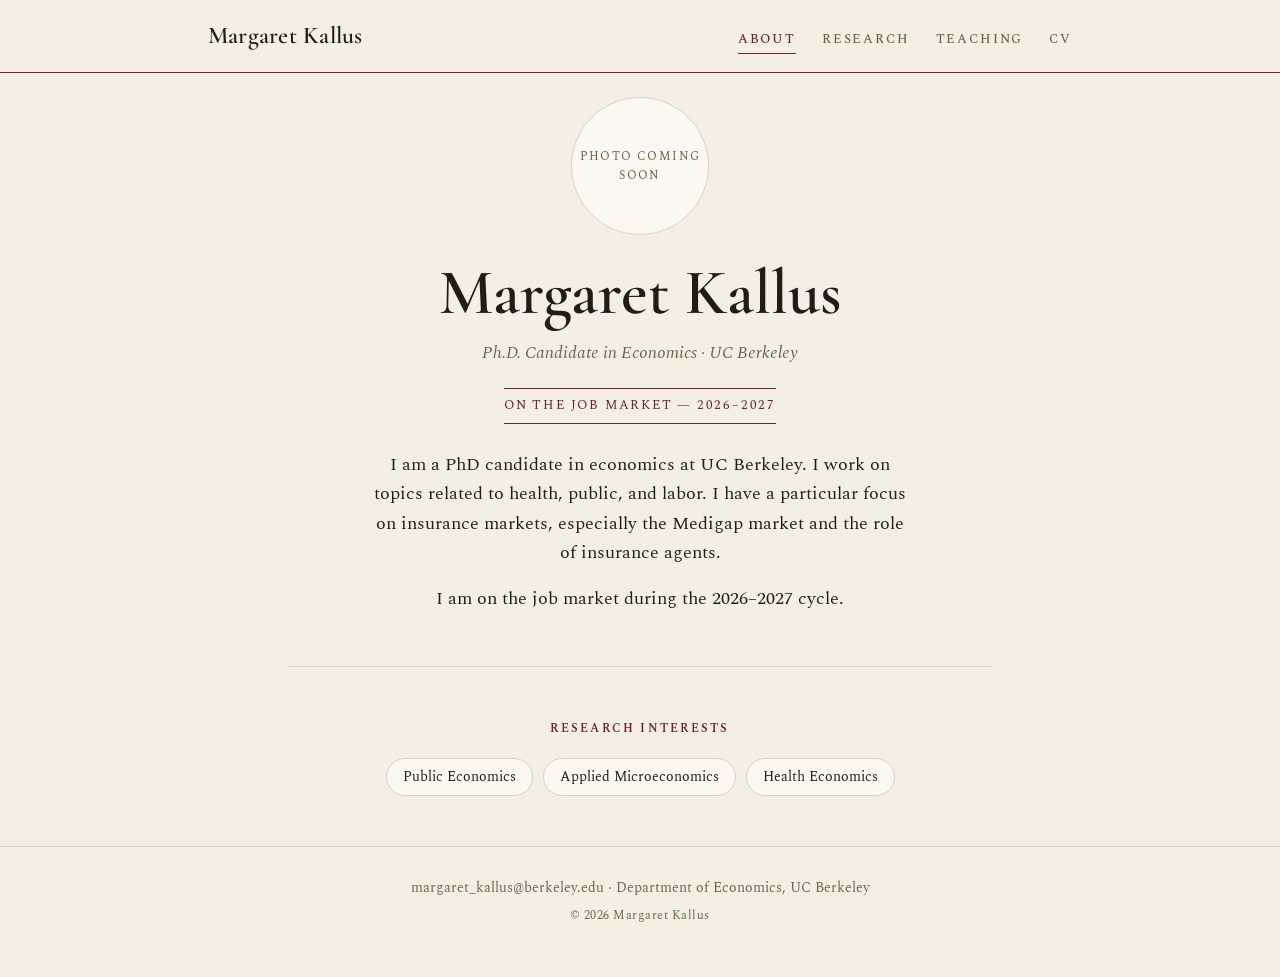
==== index.html @ eb541a2c "Update index.html" ====
<!DOCTYPE html>
<html lang="en">
<head>
<meta charset="UTF-8">
<meta name="viewport" content="width=device-width, initial-scale=1.0">
<title>Margaret Kallus — Economics</title>
<meta name="description" content="Margaret Kallus. On the academic job market, 2026–2027.">
<link rel="preconnect" href="https://fonts.googleapis.com">
<link rel="preconnect" href="https://fonts.gstatic.com" crossorigin>
<link href="https://fonts.googleapis.com/css2?family=Cormorant+Garamond:wght@400;500;600;700&family=Spectral:ital,wght@0,300;0,400;0,500;0,600;1,400&display=swap" rel="stylesheet">
<link rel="stylesheet" href="style.css">
</head>
<body>
  <header class="topbar">
    <div class="bar-inner">
      <a class="wordmark" href="index.html">Margaret Kallus</a>
      <nav class="nav">
        <a href="index.html" class="active">About</a>
        <a href="research.html">Research</a>
        <a href="teaching.html">Teaching</a>
        <a href="cv.html">CV</a>
      </nav>
    </div>
  </header>

  <main class="wrap">
    <section class="hero reveal">
      <div class="photo">Photo coming soon</div>
      <h1 class="name">Margaret Kallus</h1>
      <p class="role">Ph.D. Candidate in Economics &middot; UC Berkeley</p>
      <span class="status">On the job market &mdash; 2026&ndash;2027</span>

      <p class="lede">I am a PhD candidate in economics at UC Berkeley. I work on topics related to health, public, and labor. I have a particular focus on insurance markets, especially the Medigap market and the role of insurance agents.</p>
      <p class="lede">I am on the job market during the 2026&ndash;2027 cycle.</p>
    </section>

    <hr class="divider">

    <section class="reveal" style="animation-delay:.08s">
      <p class="section-label">Research Interests</p>
      <div class="tags">
        <span class="tag">Public Economics</span>
        <span class="tag">Applied Microeconomics</span>
        <span class="tag">Health Economics</span>
      </div>
    </section>
  </main>

  <footer class="site-footer">
    <p>margaret_kallus@berkeley.edu &middot; Department of Economics, UC Berkeley</p>
    <p class="copy">© 2026 Margaret Kallus</p>
  </footer>
</body>
</html>
---- style.css ----
/* =========================================================
   Classic academic site — shared styles
   Type: Cormorant Garamond (display) + Spectral (body)
   ========================================================= */
:root {
  --bg: #f4efe4; --surface: #fbf8f1; --ink: #211c16; --muted: #6b6253;
  --accent: #6d2230; --line: #d8cfbe;
  --font-display: 'Cormorant Garamond', serif;
  --font-body: 'Spectral', serif;
  --maxw: 760px;
}

*, *::before, *::after { box-sizing: border-box; margin: 0; padding: 0; }

html { scroll-behavior: smooth; }
body {
  background: var(--bg); color: var(--ink);
  font-family: var(--font-body); font-weight: 400; line-height: 1.68;
  -webkit-font-smoothing: antialiased; text-rendering: optimizeLegibility;
}
a { color: inherit; }

/* ---------- TOP NAV ---------- */
.topbar {
  position: sticky; top: 0; z-index: 50;
  background: rgba(244,239,228,.9); backdrop-filter: blur(8px);
  border-bottom: 1px solid var(--accent);
}
.bar-inner {
  max-width: 920px; margin: 0 auto; padding: 16px 28px;
  display: flex; align-items: baseline; justify-content: space-between; gap: 20px;
  flex-wrap: wrap;
}
.wordmark {
  font-family: var(--font-display); font-size: 1.5rem; font-weight: 600;
  letter-spacing: .01em; text-decoration: none; color: var(--ink);
}
.nav { display: flex; gap: 26px; }
.nav a {
  text-decoration: none; color: var(--muted);
  font-size: .82rem; letter-spacing: .14em; text-transform: uppercase; font-weight: 500;
  padding-bottom: 3px; border-bottom: 1px solid transparent; transition: color .2s, border-color .2s;
}
.nav a:hover { color: var(--ink); }
.nav a.active { color: var(--accent); border-bottom-color: var(--accent); }

/* ---------- LAYOUT ---------- */
.wrap { max-width: var(--maxw); margin: 0 auto; padding: 0 28px; }
main { padding: 64px 0 30px; }

.page-header { text-align: center; margin-bottom: 12px; }
.page-header h1 {
  font-family: var(--font-display); font-weight: 600; font-size: 2.6rem; line-height: 1.1;
}
.page-header .sub { color: var(--muted); font-style: italic; margin-top: 6px; }
.rule { width: 64px; height: 1px; background: var(--accent); margin: 24px auto 40px; }

/* ---------- HERO (home) ---------- */
.hero { text-align: center; padding-top: 24px; }
.photo {
  width: 138px; height: 138px; border-radius: 50%; margin: 0 auto 26px;
  background: var(--surface); border: 1px solid var(--line);
  display: grid; place-items: center; color: var(--muted);
  font-size: .72rem; letter-spacing: .12em; text-transform: uppercase;
}
.name { font-family: var(--font-display); font-weight: 600; font-size: clamp(2.8rem, 7vw, 4rem); line-height: 1; }
.role { color: var(--muted); font-style: italic; margin-top: 14px; font-size: 1.08rem; }
.status {
  display: inline-block; margin-top: 20px; padding: 6px 0;
  border-top: 1px solid var(--accent); border-bottom: 1px solid var(--accent);
  color: var(--accent); text-transform: uppercase; letter-spacing: .14em; font-size: .8rem;
}
.lede { margin: 26px auto 0; max-width: 60ch; font-size: 1.1rem; }
.lede + .lede { margin-top: 16px; }

/* interests */
.section-label {
  text-align: center; font-size: .78rem; letter-spacing: .18em; text-transform: uppercase;
  color: var(--accent); font-weight: 600; margin-bottom: 18px;
}
.tags { display: flex; flex-wrap: wrap; gap: 10px; justify-content: center; }
.tag {
  font-size: .9rem; padding: 6px 16px; border: 1px solid var(--line);
  background: var(--surface); border-radius: 999px;
}
.divider { border: none; border-top: 1px solid var(--line); margin: 52px 0; }

.cta-line { text-align: center; color: var(--muted); margin-top: 8px; }
.cta-line a { color: var(--accent); text-decoration: none; border-bottom: 1px solid var(--accent); padding-bottom: 2px; }

/* ---------- RESEARCH ---------- */
.group-title {
  font-family: var(--font-display); font-weight: 600; font-size: 1.7rem;
  text-align: center; margin: 40px 0 6px;
}
.paper { padding: 26px 0; border-bottom: 1px solid var(--line); }
.paper:last-child { border-bottom: none; }
.ptitle { font-family: var(--font-display); font-size: 1.5rem; font-weight: 600; line-height: 1.22; }
.pmeta { color: var(--muted); font-size: .95rem; margin-top: 6px; font-style: italic; }
.pabs { margin-top: 12px; max-width: 64ch; }
.badge {
  display: inline-block; font-size: .68rem; letter-spacing: .12em; text-transform: uppercase;
  font-weight: 600; color: #fff; background: var(--accent); padding: 4px 11px; margin-bottom: 12px;
}
.plinks { margin-top: 14px; display: flex; gap: 20px; flex-wrap: wrap; font-size: .92rem; }
.plinks a { text-decoration: none; border-bottom: 1px solid var(--accent); padding-bottom: 2px; }
.plinks a:hover { color: var(--accent); }

/* ---------- TEACHING ---------- */
.trow {
  display: grid; grid-template-columns: 1fr auto; gap: 24px; align-items: baseline;
  padding: 18px 0; border-bottom: 1px solid var(--line);
}
.trow:last-child { border-bottom: none; }
.tc { font-family: var(--font-display); font-size: 1.3rem; font-weight: 600; }
.tt { color: var(--muted); font-size: .95rem; margin-top: 2px; }
.tterm { color: var(--muted); font-size: .85rem; letter-spacing: .06em; white-space: nowrap; }
.note { color: var(--muted); font-style: italic; margin-top: 30px; text-align: center; }

/* ---------- CV / CONTACT ---------- */
.cv-section { margin-bottom: 38px; }
.cv-section h2 {
  font-family: var(--font-display); font-size: 1.5rem; font-weight: 600;
  padding-bottom: 8px; border-bottom: 1px solid var(--line); margin-bottom: 16px;
}
.cv-row { display: grid; grid-template-columns: 160px 1fr; gap: 18px; padding: 8px 0; }
.cv-row .yr { color: var(--muted); font-style: italic; }
.cv-row .it strong { font-weight: 600; }
.cv-row .it .where { color: var(--muted); }
.btn-wrap { text-align: center; margin: 6px 0 44px; }
.cv-btn {
  display: inline-flex; align-items: center; gap: 10px; text-decoration: none;
  font-size: .92rem; letter-spacing: .04em; font-weight: 500;
  background: var(--ink); color: var(--bg); padding: 14px 30px; border-radius: 2px;
  transition: transform .15s ease, opacity .2s ease;
}
.cv-btn:hover { transform: translateY(-2px); opacity: .92; }
.links { display: flex; flex-wrap: wrap; gap: 24px; justify-content: center; font-size: .95rem; margin-top: 6px; }
.links a { text-decoration: none; border-bottom: 1px solid var(--line); padding-bottom: 3px; }
.links a:hover { border-color: var(--accent); color: var(--accent); }
.contact-block { text-align: center; color: var(--muted); line-height: 2; }
.contact-block strong { color: var(--ink); font-weight: 600; }

/* ---------- FOOTER ---------- */
.site-footer {
  border-top: 1px solid var(--line); margin-top: 50px; padding: 30px 0 50px;
  text-align: center; color: var(--muted); font-size: .85rem;
}
.site-footer .copy { margin-top: 6px; font-size: .78rem; letter-spacing: .04em; }

/* ---------- LOAD ANIMATION ---------- */
.reveal { opacity: 0; transform: translateY(14px); animation: rise .7s cubic-bezier(.2,.7,.2,1) forwards; }
@keyframes rise { to { opacity: 1; transform: none; } }

@media (max-width: 560px) {
  .bar-inner { flex-direction: column; align-items: center; gap: 12px; }
  .nav { gap: 18px; }
  .trow { grid-template-columns: 1fr; gap: 4px; }
  .cv-row { grid-template-columns: 1fr; gap: 2px; }
  .cv-row .yr { font-size: .9rem; }
}

/* ---------- TEACHING: course descriptions ---------- */
.tdesc { margin-top: 7px; font-size: .95rem; max-width: 62ch; }

/* ---------- TEACHING EVALUATION STATS ---------- */
.stats { display: grid; grid-template-columns: repeat(3, 1fr); gap: 22px; margin-top: 10px; }
.stat { padding: 26px 14px; border: 1px solid var(--line); background: var(--surface); text-align: center; }
.stat .num { font-family: var(--font-display); font-size: 2.9rem; font-weight: 600; line-height: 1; color: var(--accent); }
.stat .lbl { margin-top: 12px; font-size: .74rem; letter-spacing: .12em; text-transform: uppercase; color: var(--muted); }
.eval-note { text-align: center; color: var(--muted); font-style: italic; font-size: .9rem; margin-top: 18px; }
.quotes { display: grid; gap: 26px; margin-top: 36px; }
.quote { font-style: italic; font-size: 1.12rem; text-align: center; max-width: 60ch; margin: 0 auto; }
.quote::before { content: "\201C"; }
.quote::after { content: "\201D"; }
.quote cite { display: block; font-style: normal; font-size: .74rem; letter-spacing: .1em; text-transform: uppercase; color: var(--muted); margin-top: 12px; }
@media (max-width: 560px) {
  .stats { grid-template-columns: 1fr; }
}

/* eval stat sublabels, comparison table, quote groups */
.stat .sub { margin-top: 5px; font-size: .68rem; color: var(--muted); letter-spacing: .03em; }
.evaltable { width: 100%; max-width: 560px; margin: 26px auto 0; border-collapse: collapse; }
.evaltable th, .evaltable td { padding: 12px 14px; border-bottom: 1px solid var(--line); text-align: left; }
.evaltable thead th { font-size: .72rem; text-transform: uppercase; letter-spacing: .1em; color: var(--muted); font-weight: 600; }
.evaltable td.val { font-family: var(--font-display); font-size: 1.3rem; font-weight: 600; width: 92px; }
.evaltable td.you { color: var(--accent); }
.evaltable td.dept { color: var(--muted); }
.qgroup .quote { margin: 0 auto 22px; }
.qgroup .quote:last-child { margin-bottom: 0; }
.qsem { text-align: center; font-size: .74rem; letter-spacing: .14em; text-transform: uppercase; color: var(--accent); font-weight: 600; margin: 34px 0 16px; }

/* per-course evaluation table + footnote */
.table-scroll { overflow-x: auto; margin-top: 26px; }
.coursetable { width: 100%; border-collapse: collapse; font-size: .88rem; min-width: 660px; }
.coursetable th, .coursetable td { padding: 11px 10px; border-bottom: 1px solid var(--line); text-align: left; white-space: nowrap; }
.coursetable thead th { font-size: .67rem; text-transform: uppercase; letter-spacing: .07em; color: var(--muted); font-weight: 600; }
.coursetable th.r, .coursetable td.r { text-align: right; }
.coursetable .course { font-family: var(--font-display); font-size: 1.08rem; font-weight: 600; }
.coursetable .you { color: var(--accent); font-weight: 600; }
.coursetable .dept { color: var(--muted); font-size: .82em; }
.fnref { font-size: .68em; vertical-align: super; color: var(--accent); margin-left: 1px; }
.fnote { font-size: .8rem; color: var(--muted); font-style: italic; margin-top: 14px; max-width: 70ch; }
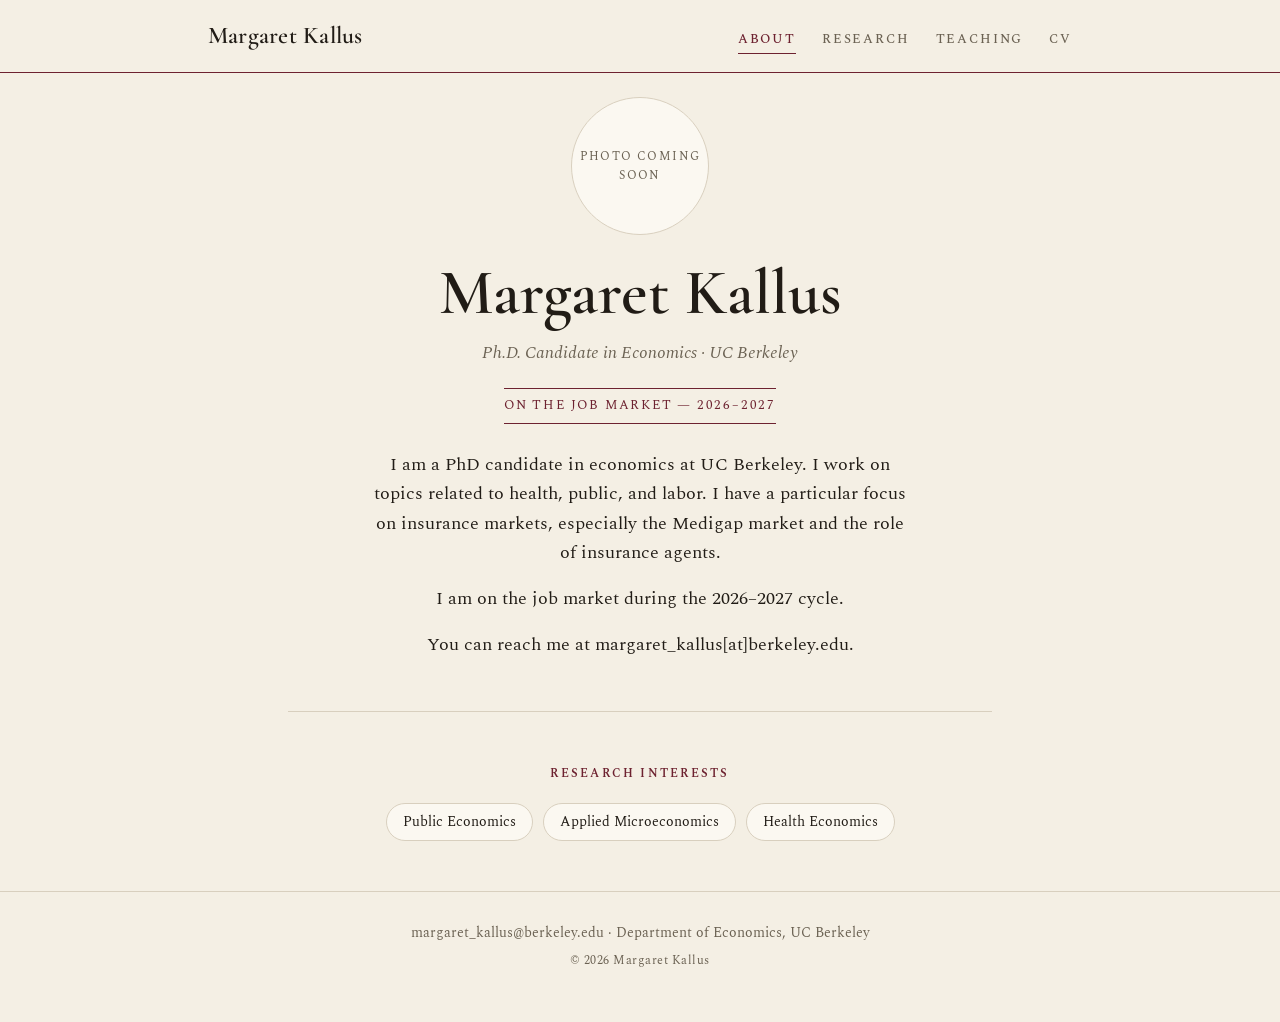
==== commit 92afd7e4: "Update index.html" ====
--- a/index.html
+++ b/index.html
@@ -32,6 +32,8 @@
 
       <p class="lede">I am a PhD candidate in economics at UC Berkeley. I work on topics related to health, public, and labor. I have a particular focus on insurance markets, especially the Medigap market and the role of insurance agents.</p>
       <p class="lede">I am on the job market during the 2026&ndash;2027 cycle.</p>
+
+      <p class="lede">You can reach me at margaret_kallus[at]berkeley.edu.</p>
     </section>
 
     <hr class="divider">
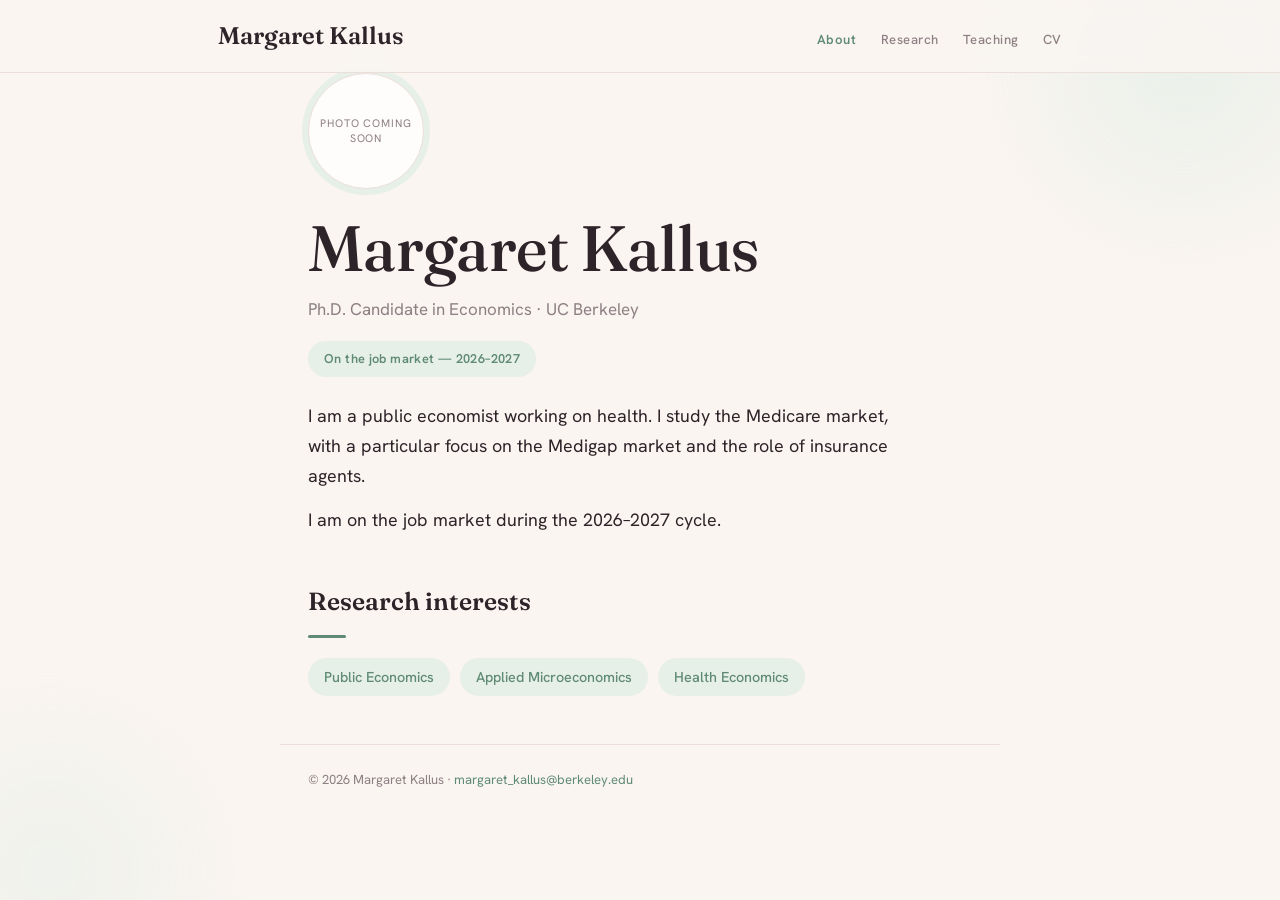
==== commit 9a7e9531: "Add files via upload" ====
--- a/index.html
+++ b/index.html
@@ -4,10 +4,10 @@
 <meta charset="UTF-8">
 <meta name="viewport" content="width=device-width, initial-scale=1.0">
 <title>Margaret Kallus — Economics</title>
-<meta name="description" content="Margaret Kallus. On the academic job market, 2026–2027.">
+<meta name="description" content="Margaret Kallus, Ph.D. Candidate in Economics at UC Berkeley. On the academic job market, 2026–2027.">
 <link rel="preconnect" href="https://fonts.googleapis.com">
 <link rel="preconnect" href="https://fonts.gstatic.com" crossorigin>
-<link href="https://fonts.googleapis.com/css2?family=Cormorant+Garamond:wght@400;500;600;700&family=Spectral:ital,wght@0,300;0,400;0,500;0,600;1,400&display=swap" rel="stylesheet">
+<link href="https://fonts.googleapis.com/css2?family=Fraunces:ital,opsz,wght@0,9..144,400;0,9..144,500;0,9..144,600;0,9..144,700;1,9..144,400&family=Hanken+Grotesk:wght@300;400;500;600;700&display=swap" rel="stylesheet">
 <link rel="stylesheet" href="style.css">
 </head>
 <body>
@@ -27,19 +27,14 @@
     <section class="hero reveal">
       <div class="photo">Photo coming soon</div>
       <h1 class="name">Margaret Kallus</h1>
-      <p class="role">Ph.D. Candidate in Economics &middot; UC Berkeley</p>
-      <span class="status">On the job market &mdash; 2026&ndash;2027</span>
-
-      <p class="lede">I am a PhD candidate in economics at UC Berkeley. I work on topics related to health, public, and labor. I have a particular focus on insurance markets, especially the Medigap market and the role of insurance agents.</p>
-      <p class="lede">I am on the job market during the 2026&ndash;2027 cycle.</p>
-
-      <p class="lede">You can reach me at margaret_kallus[at]berkeley.edu.</p>
+      <p class="role">Ph.D. Candidate in Economics · UC Berkeley</p>
+      <span class="status">On the job market — 2026–2027</span>
+      <p class="lede">I am a public economist working on health. I study the Medicare market, with a particular focus on the Medigap market and the role of insurance agents.</p>
+      <p class="lede">I am on the job market during the 2026–2027 cycle.</p>
     </section>
 
-    <hr class="divider">
-
-    <section class="reveal" style="animation-delay:.08s">
-      <p class="section-label">Research Interests</p>
+    <section class="section reveal" style="animation-delay:.08s">
+      <h2 class="sec-title">Research interests</h2>
       <div class="tags">
         <span class="tag">Public Economics</span>
         <span class="tag">Applied Microeconomics</span>
@@ -48,9 +43,6 @@
     </section>
   </main>
 
-  <footer class="site-footer">
-    <p>margaret_kallus@berkeley.edu &middot; Department of Economics, UC Berkeley</p>
-    <p class="copy">© 2026 Margaret Kallus</p>
-  </footer>
+  <footer class="site-footer">© 2026 Margaret Kallus · <a href="mailto:margaret_kallus@berkeley.edu">margaret_kallus@berkeley.edu</a></footer>
 </body>
 </html>
--- a/style.css
+++ b/style.css
@@ -1,203 +1,110 @@
 /* =========================================================
-   Classic academic site — shared styles
-   Type: Cormorant Garamond (display) + Spectral (body)
+   Margaret Kallus — modern / lightly feminine (sage)
+   Fraunces (display) + Hanken Grotesk (body)
    ========================================================= */
 :root {
-  --bg: #f4efe4; --surface: #fbf8f1; --ink: #211c16; --muted: #6b6253;
-  --accent: #6d2230; --line: #d8cfbe;
-  --font-display: 'Cormorant Garamond', serif;
-  --font-body: 'Spectral', serif;
-  --maxw: 760px;
+  --bg:#faf5f1; --surface:#fffdfb; --ink:#2c2429; --muted:#8d7f83; --line:#ecdfda;
+  --accent:#5f8a73; --accent-soft:#e6efe8;
+  --disp:'Fraunces', serif; --body:'Hanken Grotesk', sans-serif;
 }
-
 *, *::before, *::after { box-sizing: border-box; margin: 0; padding: 0; }
 
 html { scroll-behavior: smooth; }
 body {
-  background: var(--bg); color: var(--ink);
-  font-family: var(--font-body); font-weight: 400; line-height: 1.68;
-  -webkit-font-smoothing: antialiased; text-rendering: optimizeLegibility;
+  background: var(--bg); color: var(--ink); font-family: var(--body);
+  line-height: 1.68; -webkit-font-smoothing: antialiased; text-rendering: optimizeLegibility;
+  position: relative; overflow-x: hidden; min-height: 100vh;
 }
-a { color: inherit; }
+body::before {
+  content:""; position: fixed; top:-150px; right:-120px; width: 430px; height: 430px;
+  background: radial-gradient(circle, var(--accent-soft), transparent 68%);
+  filter: blur(14px); opacity: .8; z-index: 0; pointer-events: none;
+}
+body::after {
+  content:""; position: fixed; bottom:-170px; left:-150px; width: 400px; height: 400px;
+  background: radial-gradient(circle, var(--accent-soft), transparent 70%);
+  filter: blur(16px); opacity: .55; z-index: 0; pointer-events: none;
+}
 
-/* ---------- TOP NAV ---------- */
+/* ---------- NAV ---------- */
 .topbar {
   position: sticky; top: 0; z-index: 50;
-  background: rgba(244,239,228,.9); backdrop-filter: blur(8px);
-  border-bottom: 1px solid var(--accent);
+  background: rgba(250,245,241,.86); backdrop-filter: blur(10px);
+  border-bottom: 1px solid var(--line);
 }
 .bar-inner {
-  max-width: 920px; margin: 0 auto; padding: 16px 28px;
-  display: flex; align-items: baseline; justify-content: space-between; gap: 20px;
-  flex-wrap: wrap;
+  max-width: 900px; margin: 0 auto; padding: 16px 28px;
+  display: flex; align-items: baseline; justify-content: space-between; gap: 20px; flex-wrap: wrap;
 }
-.wordmark {
-  font-family: var(--font-display); font-size: 1.5rem; font-weight: 600;
-  letter-spacing: .01em; text-decoration: none; color: var(--ink);
-}
-.nav { display: flex; gap: 26px; }
+.wordmark { font-family: var(--disp); font-size: 1.5rem; font-weight: 600; text-decoration: none; color: var(--ink); }
+.nav { display: flex; gap: 24px; }
 .nav a {
-  text-decoration: none; color: var(--muted);
-  font-size: .82rem; letter-spacing: .14em; text-transform: uppercase; font-weight: 500;
-  padding-bottom: 3px; border-bottom: 1px solid transparent; transition: color .2s, border-color .2s;
+  text-decoration: none; color: var(--muted); font-size: .82rem; letter-spacing: .04em;
+  font-weight: 500; transition: color .2s;
 }
 .nav a:hover { color: var(--ink); }
-.nav a.active { color: var(--accent); border-bottom-color: var(--accent); }
+.nav a.active { color: var(--accent); font-weight: 600; }
 
 /* ---------- LAYOUT ---------- */
-.wrap { max-width: var(--maxw); margin: 0 auto; padding: 0 28px; }
-main { padding: 64px 0 30px; }
+.wrap { max-width: 720px; margin: 0 auto; padding: 0 28px; position: relative; z-index: 1; }
+main { padding: 54px 0 20px; }
 
-.page-header { text-align: center; margin-bottom: 12px; }
-.page-header h1 {
-  font-family: var(--font-display); font-weight: 600; font-size: 2.6rem; line-height: 1.1;
-}
-.page-header .sub { color: var(--muted); font-style: italic; margin-top: 6px; }
-.rule { width: 64px; height: 1px; background: var(--accent); margin: 24px auto 40px; }
+.page-title { font-family: var(--disp); font-weight: 600; font-size: clamp(2.2rem, 5vw, 2.8rem); line-height: 1.05; letter-spacing: -.01em; }
+.page-title::after { content:""; display:block; width: 46px; height: 3px; border-radius: 3px; background: var(--accent); margin-top: 16px; margin-bottom: 8px; }
 
 /* ---------- HERO (home) ---------- */
-.hero { text-align: center; padding-top: 24px; }
 .photo {
-  width: 138px; height: 138px; border-radius: 50%; margin: 0 auto 26px;
-  background: var(--surface); border: 1px solid var(--line);
-  display: grid; place-items: center; color: var(--muted);
-  font-size: .72rem; letter-spacing: .12em; text-transform: uppercase;
+  width: 116px; height: 116px; border-radius: 50%; background: var(--surface);
+  border: 1px solid var(--line); box-shadow: 0 0 0 6px var(--accent-soft);
+  display: grid; place-items: center; color: var(--muted); font-size: .68rem;
+  letter-spacing: .08em; text-transform: uppercase; text-align: center; line-height: 1.4;
+  margin-bottom: 26px;
 }
-.name { font-family: var(--font-display); font-weight: 600; font-size: clamp(2.8rem, 7vw, 4rem); line-height: 1; }
-.role { color: var(--muted); font-style: italic; margin-top: 14px; font-size: 1.08rem; }
+.name { font-family: var(--disp); font-weight: 500; font-size: clamp(2.7rem, 7vw, 4rem); line-height: 1.02; letter-spacing: -.01em; }
+.role { color: var(--muted); margin-top: 14px; font-size: 1.06rem; }
 .status {
-  display: inline-block; margin-top: 20px; padding: 6px 0;
-  border-top: 1px solid var(--accent); border-bottom: 1px solid var(--accent);
-  color: var(--accent); text-transform: uppercase; letter-spacing: .14em; font-size: .8rem;
+  display: inline-block; margin-top: 18px; background: var(--accent-soft); color: var(--accent);
+  font-weight: 600; font-size: .8rem; letter-spacing: .03em; padding: 7px 16px; border-radius: 999px;
 }
-.lede { margin: 26px auto 0; max-width: 60ch; font-size: 1.1rem; }
-.lede + .lede { margin-top: 16px; }
+.lede { margin-top: 24px; max-width: 58ch; font-size: 1.12rem; }
+.lede + .lede { margin-top: 14px; }
 
-/* interests */
-.section-label {
-  text-align: center; font-size: .78rem; letter-spacing: .18em; text-transform: uppercase;
-  color: var(--accent); font-weight: 600; margin-bottom: 18px;
-}
-.tags { display: flex; flex-wrap: wrap; gap: 10px; justify-content: center; }
-.tag {
-  font-size: .9rem; padding: 6px 16px; border: 1px solid var(--line);
-  background: var(--surface); border-radius: 999px;
-}
-.divider { border: none; border-top: 1px solid var(--line); margin: 52px 0; }
+/* ---------- SECTIONS ---------- */
+.section { margin-top: 46px; }
+.sec-title { font-family: var(--disp); font-weight: 600; font-size: 1.55rem; }
+.sec-title::after { content:""; display:block; width: 38px; height: 3px; border-radius: 3px; background: var(--accent); margin-top: 12px; margin-bottom: 20px; }
 
-.cta-line { text-align: center; color: var(--muted); margin-top: 8px; }
-.cta-line a { color: var(--accent); text-decoration: none; border-bottom: 1px solid var(--accent); padding-bottom: 2px; }
+.tags { display: flex; flex-wrap: wrap; gap: 10px; }
+.tag { font-size: .9rem; font-weight: 500; padding: 7px 16px; border-radius: 999px; background: var(--accent-soft); color: var(--accent); }
 
-/* ---------- RESEARCH ---------- */
-.group-title {
-  font-family: var(--font-display); font-weight: 600; font-size: 1.7rem;
-  text-align: center; margin: 40px 0 6px;
-}
-.paper { padding: 26px 0; border-bottom: 1px solid var(--line); }
-.paper:last-child { border-bottom: none; }
-.ptitle { font-family: var(--font-display); font-size: 1.5rem; font-weight: 600; line-height: 1.22; }
-.pmeta { color: var(--muted); font-size: .95rem; margin-top: 6px; font-style: italic; }
-.pabs { margin-top: 12px; max-width: 64ch; }
-.badge {
-  display: inline-block; font-size: .68rem; letter-spacing: .12em; text-transform: uppercase;
-  font-weight: 600; color: #fff; background: var(--accent); padding: 4px 11px; margin-bottom: 12px;
-}
-.plinks { margin-top: 14px; display: flex; gap: 20px; flex-wrap: wrap; font-size: .92rem; }
-.plinks a { text-decoration: none; border-bottom: 1px solid var(--accent); padding-bottom: 2px; }
-.plinks a:hover { color: var(--accent); }
+.coming { color: var(--muted); font-size: 1.12rem; font-style: italic; }
 
 /* ---------- TEACHING ---------- */
-.trow {
-  display: grid; grid-template-columns: 1fr auto; gap: 24px; align-items: baseline;
-  padding: 18px 0; border-bottom: 1px solid var(--line);
+.course {
+  background: var(--surface); border: 1px solid var(--line); border-radius: 16px;
+  padding: 18px 20px; margin-bottom: 12px; display: flex; justify-content: space-between;
+  gap: 16px; align-items: baseline; transition: transform .15s ease, box-shadow .2s ease, border-color .2s;
 }
-.trow:last-child { border-bottom: none; }
-.tc { font-family: var(--font-display); font-size: 1.3rem; font-weight: 600; }
-.tt { color: var(--muted); font-size: .95rem; margin-top: 2px; }
-.tterm { color: var(--muted); font-size: .85rem; letter-spacing: .06em; white-space: nowrap; }
-.note { color: var(--muted); font-style: italic; margin-top: 30px; text-align: center; }
+.course:hover { transform: translateY(-2px); box-shadow: 0 8px 24px rgba(44,36,41,.06); border-color: var(--accent); }
+.course .cname { font-family: var(--disp); font-weight: 600; font-size: 1.12rem; }
+.course .cmeta { color: var(--muted); font-size: .92rem; margin-top: 3px; }
+.course .cterm { color: var(--accent); font-weight: 600; font-size: .82rem; white-space: nowrap; }
+.muted-note { color: var(--muted); font-style: italic; margin-top: 20px; font-size: .92rem; }
 
-/* ---------- CV / CONTACT ---------- */
-.cv-section { margin-bottom: 38px; }
-.cv-section h2 {
-  font-family: var(--font-display); font-size: 1.5rem; font-weight: 600;
-  padding-bottom: 8px; border-bottom: 1px solid var(--line); margin-bottom: 16px;
-}
-.cv-row { display: grid; grid-template-columns: 160px 1fr; gap: 18px; padding: 8px 0; }
-.cv-row .yr { color: var(--muted); font-style: italic; }
-.cv-row .it strong { font-weight: 600; }
-.cv-row .it .where { color: var(--muted); }
-.btn-wrap { text-align: center; margin: 6px 0 44px; }
-.cv-btn {
-  display: inline-flex; align-items: center; gap: 10px; text-decoration: none;
-  font-size: .92rem; letter-spacing: .04em; font-weight: 500;
-  background: var(--ink); color: var(--bg); padding: 14px 30px; border-radius: 2px;
-  transition: transform .15s ease, opacity .2s ease;
-}
-.cv-btn:hover { transform: translateY(-2px); opacity: .92; }
-.links { display: flex; flex-wrap: wrap; gap: 24px; justify-content: center; font-size: .95rem; margin-top: 6px; }
-.links a { text-decoration: none; border-bottom: 1px solid var(--line); padding-bottom: 3px; }
-.links a:hover { border-color: var(--accent); color: var(--accent); }
-.contact-block { text-align: center; color: var(--muted); line-height: 2; }
-.contact-block strong { color: var(--ink); font-weight: 600; }
+/* ---------- CV ---------- */
+.cv-card { background: var(--accent-soft); border-radius: 18px; padding: 28px 30px; font-size: 1.12rem; max-width: 60ch; }
+.cv-card strong { color: var(--accent); }
 
 /* ---------- FOOTER ---------- */
-.site-footer {
-  border-top: 1px solid var(--line); margin-top: 50px; padding: 30px 0 50px;
-  text-align: center; color: var(--muted); font-size: .85rem;
-}
-.site-footer .copy { margin-top: 6px; font-size: .78rem; letter-spacing: .04em; }
+.site-footer { max-width: 720px; margin: 48px auto 0; padding: 24px 28px 56px; position: relative; z-index: 1; border-top: 1px solid var(--line); color: var(--muted); font-size: .82rem; }
+.site-footer a { color: var(--accent); text-decoration: none; }
 
-/* ---------- LOAD ANIMATION ---------- */
-.reveal { opacity: 0; transform: translateY(14px); animation: rise .7s cubic-bezier(.2,.7,.2,1) forwards; }
-@keyframes rise { to { opacity: 1; transform: none; } }
+/* ---------- ANIMATION ---------- */
+.reveal { opacity:0; transform: translateY(14px); animation: rise .7s cubic-bezier(.2,.7,.2,1) forwards; }
+@keyframes rise { to { opacity:1; transform:none; } }
 
 @media (max-width: 560px) {
   .bar-inner { flex-direction: column; align-items: center; gap: 12px; }
   .nav { gap: 18px; }
-  .trow { grid-template-columns: 1fr; gap: 4px; }
-  .cv-row { grid-template-columns: 1fr; gap: 2px; }
-  .cv-row .yr { font-size: .9rem; }
+  .course { flex-direction: column; gap: 4px; }
 }
-
-/* ---------- TEACHING: course descriptions ---------- */
-.tdesc { margin-top: 7px; font-size: .95rem; max-width: 62ch; }
-
-/* ---------- TEACHING EVALUATION STATS ---------- */
-.stats { display: grid; grid-template-columns: repeat(3, 1fr); gap: 22px; margin-top: 10px; }
-.stat { padding: 26px 14px; border: 1px solid var(--line); background: var(--surface); text-align: center; }
-.stat .num { font-family: var(--font-display); font-size: 2.9rem; font-weight: 600; line-height: 1; color: var(--accent); }
-.stat .lbl { margin-top: 12px; font-size: .74rem; letter-spacing: .12em; text-transform: uppercase; color: var(--muted); }
-.eval-note { text-align: center; color: var(--muted); font-style: italic; font-size: .9rem; margin-top: 18px; }
-.quotes { display: grid; gap: 26px; margin-top: 36px; }
-.quote { font-style: italic; font-size: 1.12rem; text-align: center; max-width: 60ch; margin: 0 auto; }
-.quote::before { content: "\201C"; }
-.quote::after { content: "\201D"; }
-.quote cite { display: block; font-style: normal; font-size: .74rem; letter-spacing: .1em; text-transform: uppercase; color: var(--muted); margin-top: 12px; }
-@media (max-width: 560px) {
-  .stats { grid-template-columns: 1fr; }
-}
-
-/* eval stat sublabels, comparison table, quote groups */
-.stat .sub { margin-top: 5px; font-size: .68rem; color: var(--muted); letter-spacing: .03em; }
-.evaltable { width: 100%; max-width: 560px; margin: 26px auto 0; border-collapse: collapse; }
-.evaltable th, .evaltable td { padding: 12px 14px; border-bottom: 1px solid var(--line); text-align: left; }
-.evaltable thead th { font-size: .72rem; text-transform: uppercase; letter-spacing: .1em; color: var(--muted); font-weight: 600; }
-.evaltable td.val { font-family: var(--font-display); font-size: 1.3rem; font-weight: 600; width: 92px; }
-.evaltable td.you { color: var(--accent); }
-.evaltable td.dept { color: var(--muted); }
-.qgroup .quote { margin: 0 auto 22px; }
-.qgroup .quote:last-child { margin-bottom: 0; }
-.qsem { text-align: center; font-size: .74rem; letter-spacing: .14em; text-transform: uppercase; color: var(--accent); font-weight: 600; margin: 34px 0 16px; }
-
-/* per-course evaluation table + footnote */
-.table-scroll { overflow-x: auto; margin-top: 26px; }
-.coursetable { width: 100%; border-collapse: collapse; font-size: .88rem; min-width: 660px; }
-.coursetable th, .coursetable td { padding: 11px 10px; border-bottom: 1px solid var(--line); text-align: left; white-space: nowrap; }
-.coursetable thead th { font-size: .67rem; text-transform: uppercase; letter-spacing: .07em; color: var(--muted); font-weight: 600; }
-.coursetable th.r, .coursetable td.r { text-align: right; }
-.coursetable .course { font-family: var(--font-display); font-size: 1.08rem; font-weight: 600; }
-.coursetable .you { color: var(--accent); font-weight: 600; }
-.coursetable .dept { color: var(--muted); font-size: .82em; }
-.fnref { font-size: .68em; vertical-align: super; color: var(--accent); margin-left: 1px; }
-.fnote { font-size: .8rem; color: var(--muted); font-style: italic; margin-top: 14px; max-width: 70ch; }
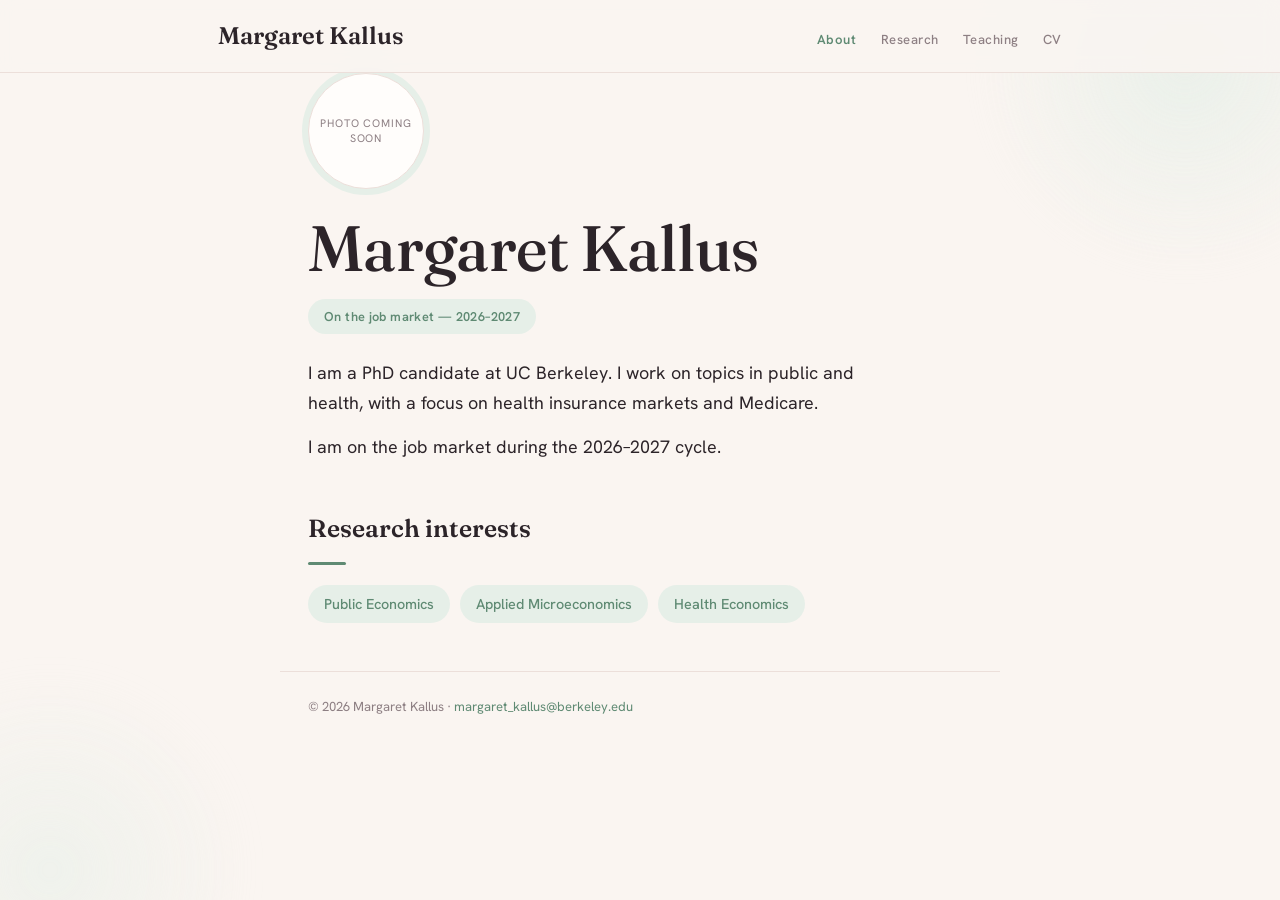
==== commit beb3885c: "Update index.html" ====
--- a/index.html
+++ b/index.html
@@ -27,9 +27,8 @@
     <section class="hero reveal">
       <div class="photo">Photo coming soon</div>
       <h1 class="name">Margaret Kallus</h1>
-      <p class="role">Ph.D. Candidate in Economics · UC Berkeley</p>
       <span class="status">On the job market — 2026–2027</span>
-      <p class="lede">I am a public economist working on health. I study the Medicare market, with a particular focus on the Medigap market and the role of insurance agents.</p>
+      <p class="lede">I am a PhD candidate at UC Berkeley. I work on topics in public and health, with a focus on health insurance markets and Medicare.</p>
       <p class="lede">I am on the job market during the 2026–2027 cycle.</p>
     </section>
 
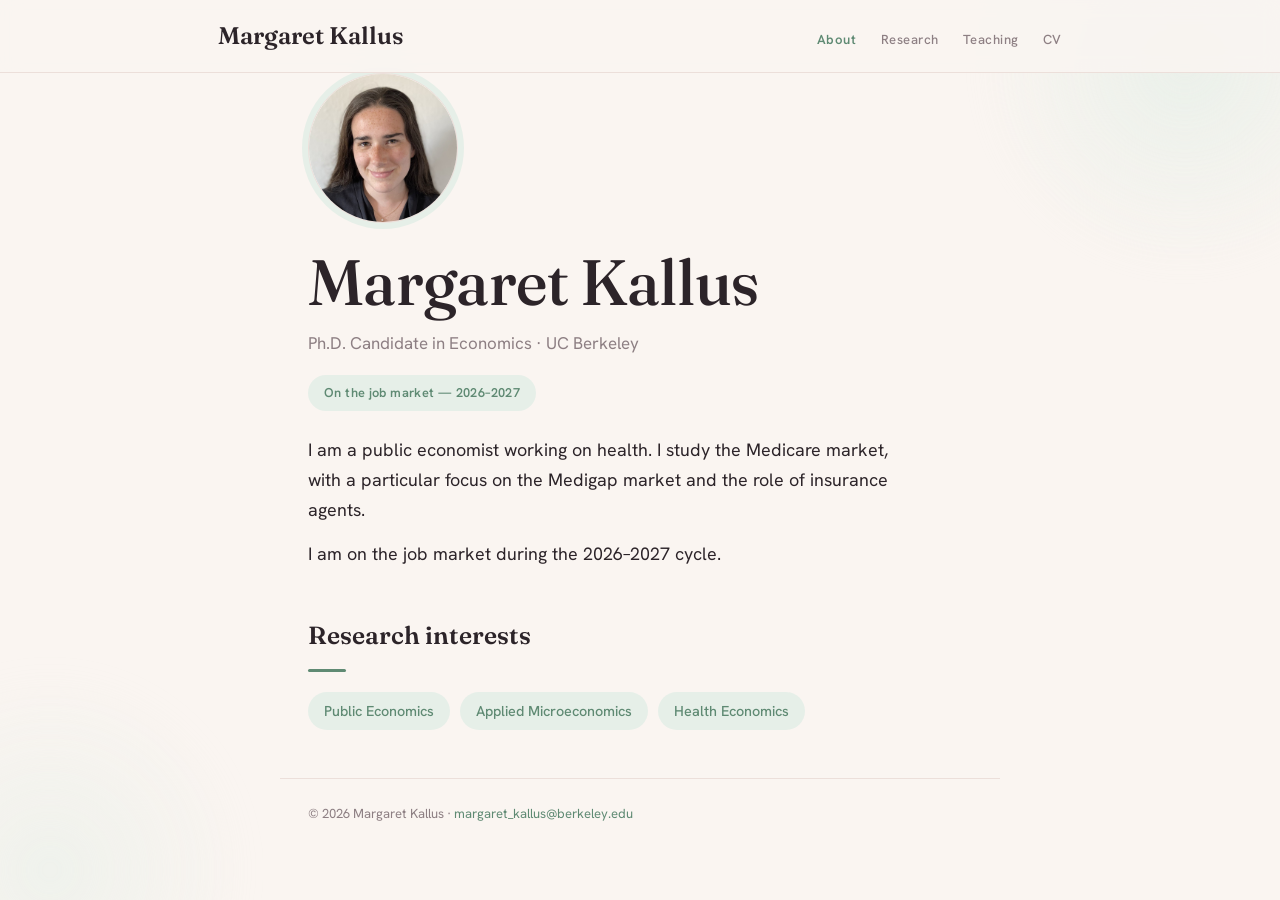
==== commit 5d08caed: "Add files via upload" ====
--- a/index.html
+++ b/index.html
@@ -25,10 +25,11 @@
 
   <main class="wrap">
     <section class="hero reveal">
-      <div class="photo">Photo coming soon</div>
+      <div class="photo"><img src="headshot.jpg" alt="Margaret Kallus" width="150" height="150"></div>
       <h1 class="name">Margaret Kallus</h1>
+      <p class="role">Ph.D. Candidate in Economics · UC Berkeley</p>
       <span class="status">On the job market — 2026–2027</span>
-      <p class="lede">I am a PhD candidate at UC Berkeley. I work on topics in public and health, with a focus on health insurance markets and Medicare.</p>
+      <p class="lede">I am a public economist working on health. I study the Medicare market, with a particular focus on the Medigap market and the role of insurance agents.</p>
       <p class="lede">I am on the job market during the 2026–2027 cycle.</p>
     </section>
 
--- a/style.css
+++ b/style.css
@@ -54,12 +54,13 @@
 
 /* ---------- HERO (home) ---------- */
 .photo {
-  width: 116px; height: 116px; border-radius: 50%; background: var(--surface);
+  width: 150px; height: 150px; border-radius: 50%; background: var(--surface); overflow: hidden;
   border: 1px solid var(--line); box-shadow: 0 0 0 6px var(--accent-soft);
   display: grid; place-items: center; color: var(--muted); font-size: .68rem;
   letter-spacing: .08em; text-transform: uppercase; text-align: center; line-height: 1.4;
   margin-bottom: 26px;
 }
+.photo img { width: 100%; height: 100%; object-fit: cover; display: block; }
 .name { font-family: var(--disp); font-weight: 500; font-size: clamp(2.7rem, 7vw, 4rem); line-height: 1.02; letter-spacing: -.01em; }
 .role { color: var(--muted); margin-top: 14px; font-size: 1.06rem; }
 .status {
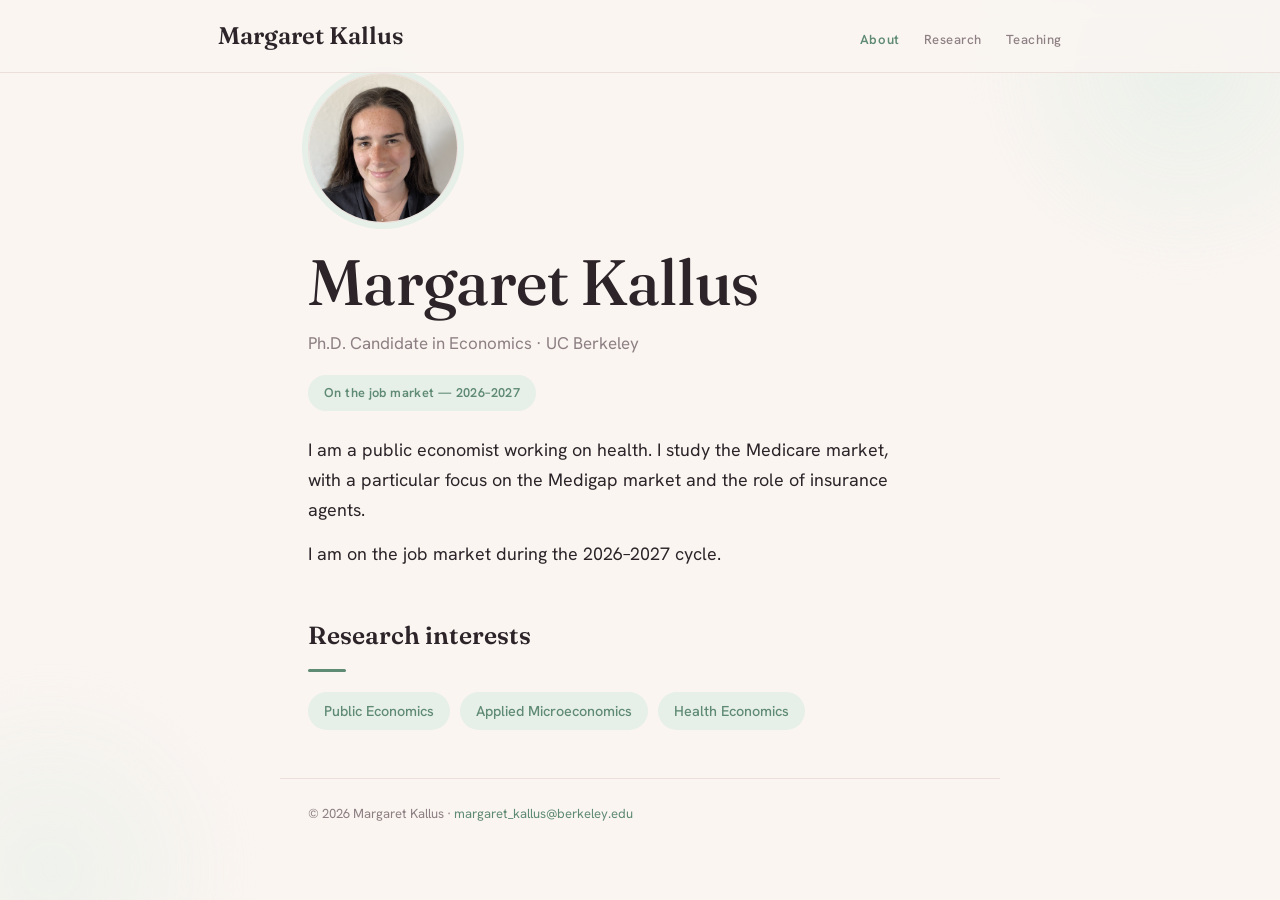
==== commit b60cc34e: "Add files via upload" ====
--- a/index.html
+++ b/index.html
@@ -18,7 +18,6 @@
         <a href="index.html" class="active">About</a>
         <a href="research.html">Research</a>
         <a href="teaching.html">Teaching</a>
-        <a href="cv.html">CV</a>
       </nav>
     </div>
   </header>
--- a/style.css
+++ b/style.css
@@ -80,6 +80,34 @@
 
 .coming { color: var(--muted); font-size: 1.12rem; font-style: italic; }
 
+/* ---------- RESEARCH ---------- */
+.paper {
+  background: var(--surface); border: 1px solid var(--line); border-radius: 16px;
+  padding: 20px; margin-bottom: 16px; display: grid; grid-template-columns: 190px minmax(0, 1fr); gap: 22px;
+  align-items: start; transition: box-shadow .2s ease, border-color .2s;
+}
+.paper-noimg { grid-template-columns: minmax(0, 1fr); }
+.paper:hover { box-shadow: 0 8px 24px rgba(44,36,41,.06); border-color: var(--accent); }
+.paper-img { display: block; border-radius: 10px; overflow: hidden; border: 1px solid var(--line); background: #fff; }
+.paper-img img { width: 100%; height: auto; display: block; }
+.paper-badge {
+  display: inline-block; background: var(--accent-soft); color: var(--accent); font-weight: 600;
+  font-size: .72rem; letter-spacing: .04em; padding: 4px 12px; border-radius: 999px; margin-bottom: 8px;
+}
+.paper-title { font-family: var(--disp); font-weight: 600; font-size: 1.15rem; line-height: 1.3; }
+.paper-title a { color: var(--ink); text-decoration: none; }
+.paper-title a:hover { color: var(--accent); }
+.paper-authors { color: var(--muted); font-size: .92rem; margin-top: 4px; }
+.paper details { margin-top: 10px; }
+.paper summary {
+  cursor: pointer; color: var(--accent); font-weight: 600; font-size: .85rem; letter-spacing: .03em;
+  list-style: none; display: inline-flex; align-items: center; gap: 6px;
+}
+.paper summary::-webkit-details-marker { display: none; }
+.paper summary::before { content: "▸"; transition: transform .2s; }
+.paper details[open] summary::before { transform: rotate(90deg); }
+.paper details p { margin-top: 10px; font-size: .94rem; line-height: 1.62; }
+
 /* ---------- TEACHING ---------- */
 .course {
   background: var(--surface); border: 1px solid var(--line); border-radius: 16px;
@@ -108,4 +136,6 @@
   .bar-inner { flex-direction: column; align-items: center; gap: 12px; }
   .nav { gap: 18px; }
   .course { flex-direction: column; gap: 4px; }
+  .paper { grid-template-columns: minmax(0, 1fr); }
+  .paper-img { max-width: 360px; }
 }
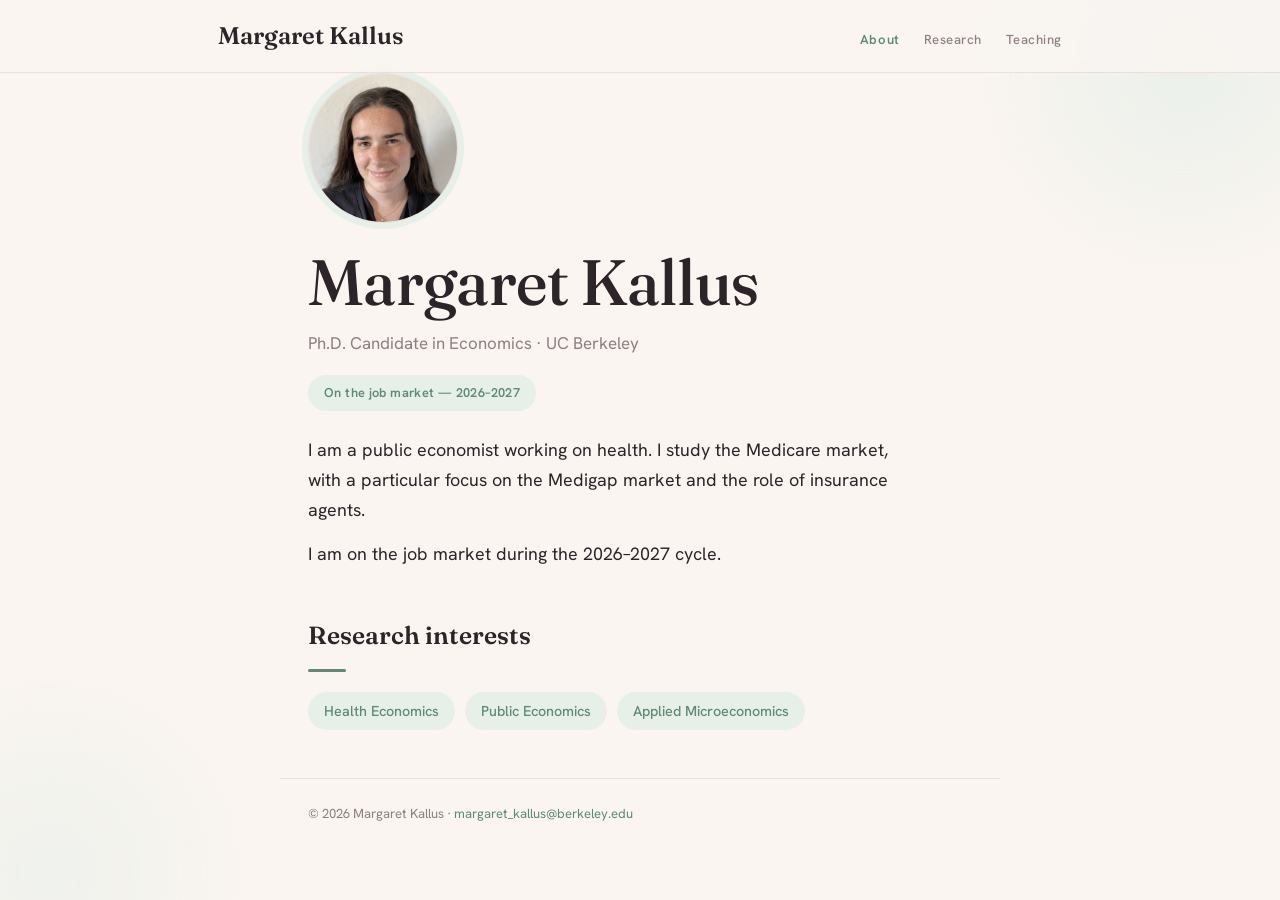
==== commit fdcdfaf8: "Add files via upload" ====
--- a/index.html
+++ b/index.html
@@ -8,7 +8,7 @@
 <link rel="preconnect" href="https://fonts.googleapis.com">
 <link rel="preconnect" href="https://fonts.gstatic.com" crossorigin>
 <link href="https://fonts.googleapis.com/css2?family=Fraunces:ital,opsz,wght@0,9..144,400;0,9..144,500;0,9..144,600;0,9..144,700;1,9..144,400&family=Hanken+Grotesk:wght@300;400;500;600;700&display=swap" rel="stylesheet">
-<link rel="stylesheet" href="style.css">
+<link rel="stylesheet" href="style.css?v=3">
 </head>
 <body>
   <header class="topbar">
@@ -35,9 +35,9 @@
     <section class="section reveal" style="animation-delay:.08s">
       <h2 class="sec-title">Research interests</h2>
       <div class="tags">
+        <span class="tag">Health Economics</span>
         <span class="tag">Public Economics</span>
         <span class="tag">Applied Microeconomics</span>
-        <span class="tag">Health Economics</span>
       </div>
     </section>
   </main>
--- a/style.css
+++ b/style.css
@@ -98,26 +98,49 @@
 .paper-title a { color: var(--ink); text-decoration: none; }
 .paper-title a:hover { color: var(--accent); }
 .paper-authors { color: var(--muted); font-size: .92rem; margin-top: 4px; }
+.paper-link { margin-top: 8px; font-size: .9rem; }
+.paper-link a { color: var(--accent); font-weight: 600; text-decoration: underline; text-underline-offset: 3px; }
 .paper details { margin-top: 10px; }
-.paper summary {
+.wip details { margin-top: 6px; }
+.paper summary, .wip summary {
   cursor: pointer; color: var(--accent); font-weight: 600; font-size: .85rem; letter-spacing: .03em;
   list-style: none; display: inline-flex; align-items: center; gap: 6px;
 }
-.paper summary::-webkit-details-marker { display: none; }
-.paper summary::before { content: "▸"; transition: transform .2s; }
-.paper details[open] summary::before { transform: rotate(90deg); }
-.paper details p { margin-top: 10px; font-size: .94rem; line-height: 1.62; }
+.paper summary::-webkit-details-marker, .wip summary::-webkit-details-marker { display: none; }
+.paper summary::before, .wip summary::before { content: "▸"; transition: transform .2s; }
+.paper details[open] summary::before, .wip details[open] summary::before { transform: rotate(90deg); }
+.paper details p, .wip details p { margin-top: 10px; font-size: .94rem; line-height: 1.62; }
+
+.wip { list-style: none; }
+.wip li { padding: 12px 0 12px 18px; border-bottom: 1px solid var(--line); position: relative; }
+.wip li:last-child { border-bottom: 0; }
+.wip li::before { content: ""; position: absolute; left: 0; top: 23px; width: 6px; height: 6px; border-radius: 50%; background: var(--accent); }
+.wip-title { font-family: var(--disp); font-weight: 500; font-size: 1.05rem; }
+.wip .paper-authors { display: block; margin-top: 2px; }
+.paper-venue { display: block; color: var(--muted); font-size: .9rem; }
 
 /* ---------- TEACHING ---------- */
 .course {
   background: var(--surface); border: 1px solid var(--line); border-radius: 16px;
-  padding: 18px 20px; margin-bottom: 12px; display: flex; justify-content: space-between;
-  gap: 16px; align-items: baseline; transition: transform .15s ease, box-shadow .2s ease, border-color .2s;
+  margin-bottom: 12px; transition: transform .15s ease, box-shadow .2s ease, border-color .2s;
 }
-.course:hover { transform: translateY(-2px); box-shadow: 0 8px 24px rgba(44,36,41,.06); border-color: var(--accent); }
+.course:hover, .course[open] { box-shadow: 0 8px 24px rgba(44,36,41,.06); border-color: var(--accent); }
+.course-sum { display: block; cursor: pointer; list-style: none; padding: 18px 20px; }
+.course-sum::-webkit-details-marker { display: none; }
+.course-sum::marker { content: ""; }
+.course-head { display: flex; justify-content: space-between; gap: 16px; align-items: baseline; }
 .course .cname { font-family: var(--disp); font-weight: 600; font-size: 1.12rem; }
+.course .cname::after { content: " ▸"; color: var(--accent); font-size: .8rem; display: inline-block; transition: transform .2s; margin-left: 4px; }
+.course[open] .cname::after { transform: rotate(90deg); }
 .course .cmeta { color: var(--muted); font-size: .92rem; margin-top: 3px; }
 .course .cterm { color: var(--accent); font-weight: 600; font-size: .82rem; white-space: nowrap; }
+.quotes { padding: 0 20px 18px; border-top: 1px solid var(--line); }
+.quotes-label { color: var(--muted); font-size: .78rem; letter-spacing: .06em; text-transform: uppercase; font-weight: 600; margin: 14px 0 4px; }
+.quotes blockquote {
+  margin-top: 10px; padding: 2px 0 2px 14px; border-left: 3px solid var(--accent-soft);
+  font-size: .95rem; line-height: 1.6; font-style: italic;
+}
+.page-note { color: var(--muted); font-size: .95rem; margin-bottom: 18px; }
 .muted-note { color: var(--muted); font-style: italic; margin-top: 20px; font-size: .92rem; }
 
 /* ---------- CV ---------- */
@@ -135,7 +158,7 @@
 @media (max-width: 560px) {
   .bar-inner { flex-direction: column; align-items: center; gap: 12px; }
   .nav { gap: 18px; }
-  .course { flex-direction: column; gap: 4px; }
+  .course-head { flex-direction: column; gap: 4px; }
   .paper { grid-template-columns: minmax(0, 1fr); }
   .paper-img { max-width: 360px; }
 }
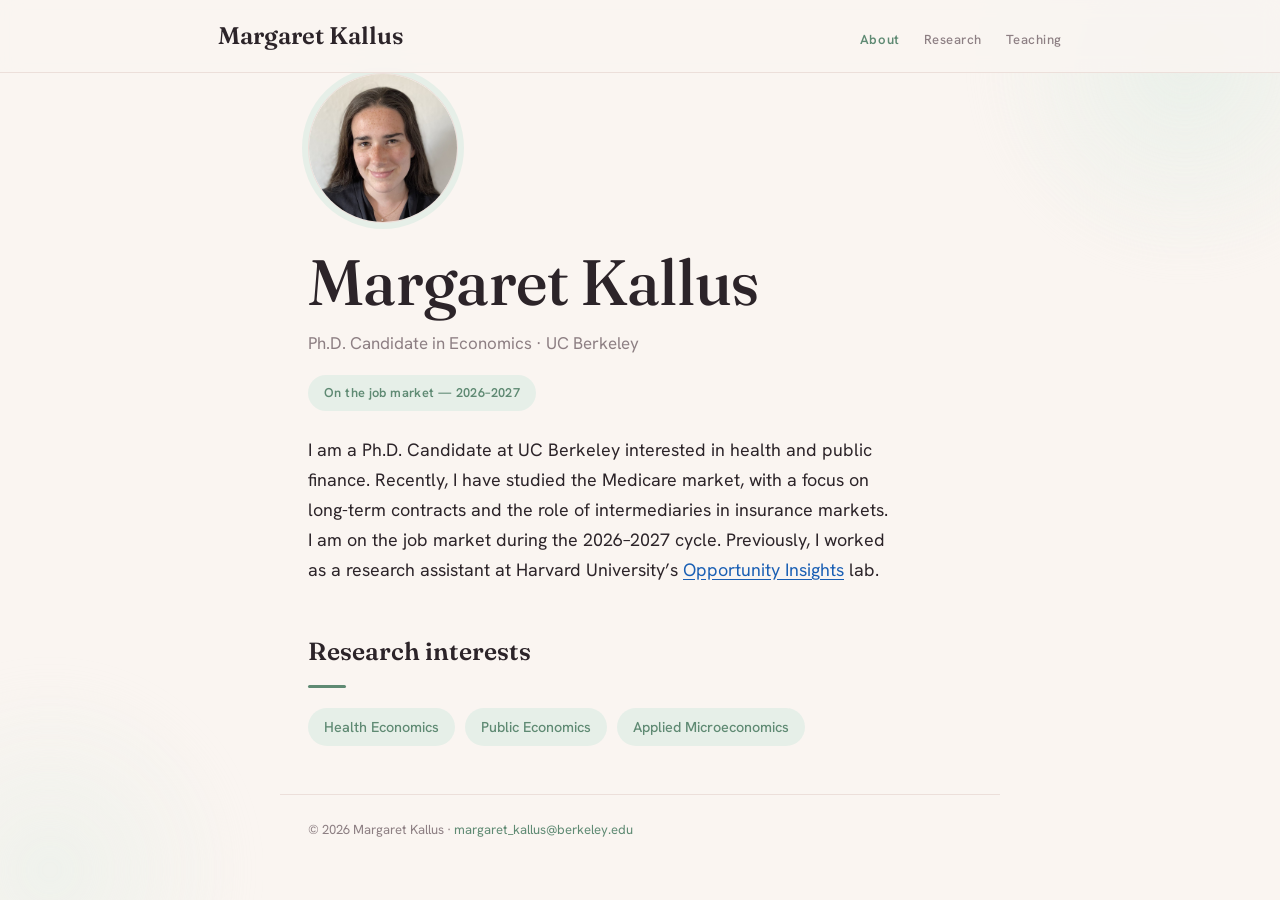
==== commit c74e4c32: "Add files via upload" ====
--- a/index.html
+++ b/index.html
@@ -28,8 +28,7 @@
       <h1 class="name">Margaret Kallus</h1>
       <p class="role">Ph.D. Candidate in Economics · UC Berkeley</p>
       <span class="status">On the job market — 2026–2027</span>
-      <p class="lede">I am a public economist working on health. I study the Medicare market, with a particular focus on the Medigap market and the role of insurance agents.</p>
-      <p class="lede">I am on the job market during the 2026–2027 cycle.</p>
+      <p class="lede">I am a Ph.D. Candidate at UC Berkeley interested in health and public finance. Recently, I have studied the Medicare market, with a focus on long-term contracts and the role of intermediaries in insurance markets. I am on the job market during the 2026–2027 cycle. Previously, I worked as a research assistant at Harvard University’s <a href="https://opportunityinsights.org/" target="_blank" rel="noopener">Opportunity Insights</a> lab.</p>
     </section>
 
     <section class="section reveal" style="animation-delay:.08s">
--- a/style.css
+++ b/style.css
@@ -162,3 +162,6 @@
   .paper { grid-template-columns: minmax(0, 1fr); }
   .paper-img { max-width: 360px; }
 }
+
+.lede a { color: #1a5fb4; text-decoration: underline; text-underline-offset: 3px; }
+.lede a:hover { color: #0b3d7a; }
